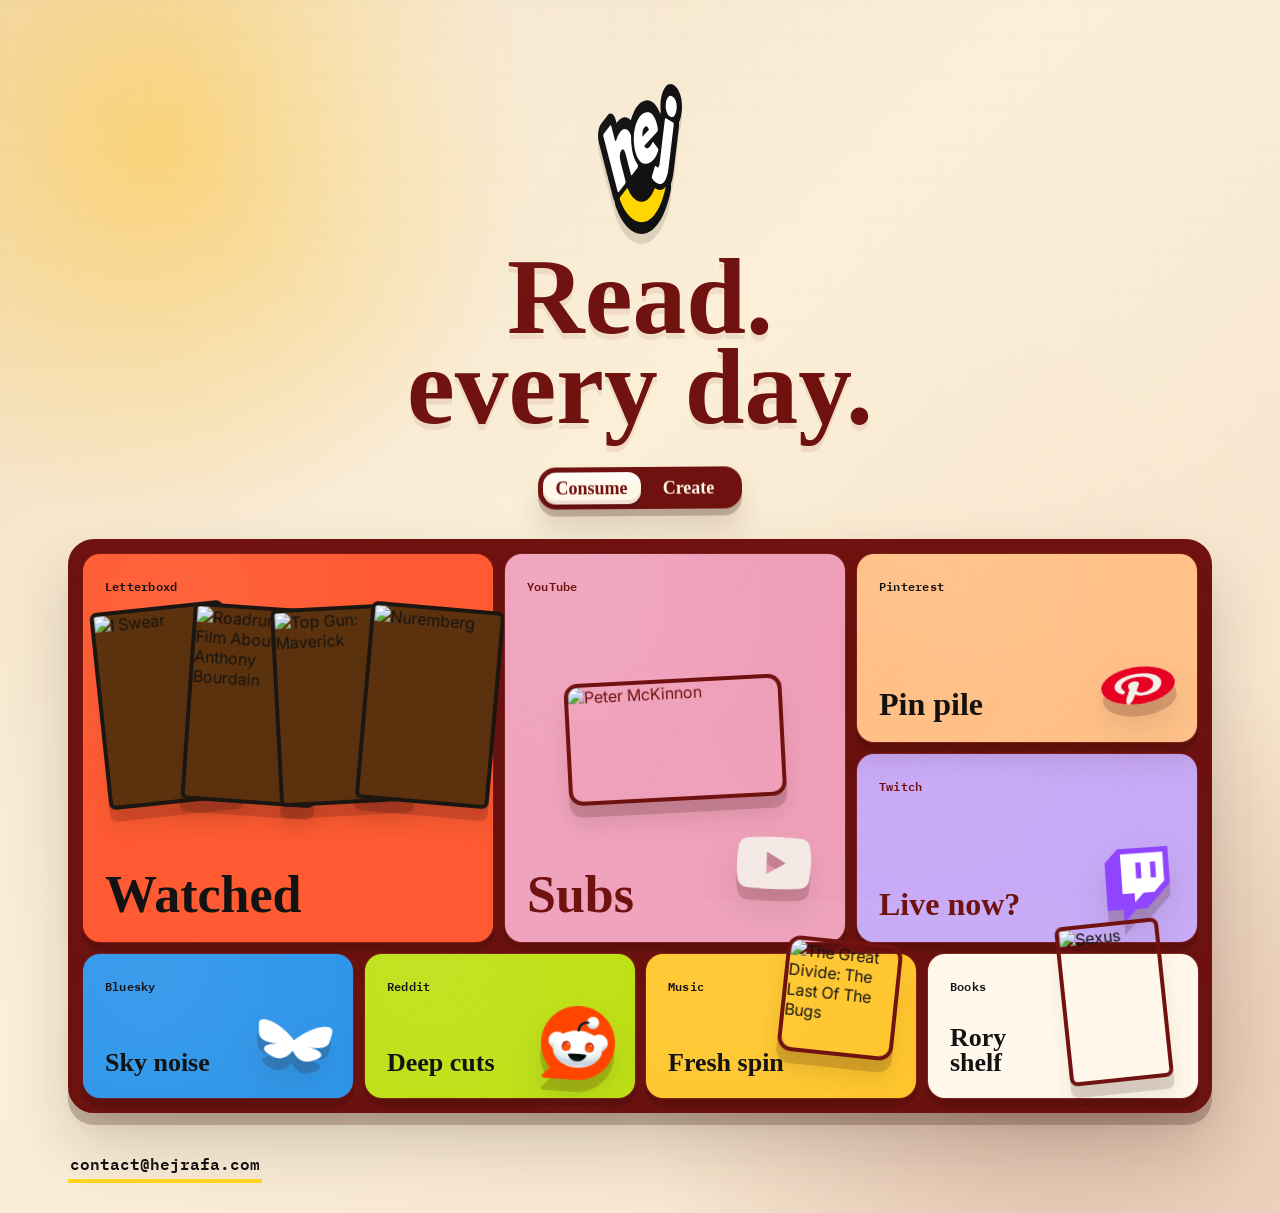
==== index.html @ bf78ac7d "Update creator links and casing" ====
<!DOCTYPE html>
<html lang="en">
<head>
  <meta charset="utf-8">
  <meta name="viewport" content="width=device-width, initial-scale=1">
  <meta name="color-scheme" content="light">
  <title>hejhub - Rafael Polutta&#39;s Personal Link Hub</title>
  <meta name="description" content="Rafael Polutta&#39;s personal link hub for films, music, reading, social links, creator tools, analytics, projects, and daily shortcuts.">
  <meta name="author" content="Rafael Polutta">
  <meta name="robots" content="index, follow, max-image-preview:large">
  <link rel="canonical" href="https://hejhub.com/">
  <meta property="og:type" content="website">
  <meta property="og:site_name" content="hejhub">
  <meta property="og:title" content="hejhub - Rafael Polutta&#39;s Personal Link Hub">
  <meta property="og:description" content="Rafael Polutta&#39;s personal link hub for films, music, reading, social links, creator tools, analytics, projects, and daily shortcuts.">
  <meta property="og:url" content="https://hejhub.com/">
  <meta property="og:image" content="https://hejhub.com/assets/images/portrait.png">
  <meta property="og:image:alt" content="Rafael Polutta">
  <meta name="twitter:card" content="summary_large_image">
  <meta name="twitter:title" content="hejhub - Rafael Polutta&#39;s Personal Link Hub">
  <meta name="twitter:description" content="Rafael Polutta&#39;s personal link hub for films, music, reading, social links, creator tools, analytics, projects, and daily shortcuts.">
  <meta name="twitter:image" content="https://hejhub.com/assets/images/portrait.png">
  <link rel="apple-touch-icon" sizes="180x180" href="/apple-touch-icon.png?v=20260611a">
  <link rel="icon" type="image/png" sizes="32x32" href="/favicon-32x32.png?v=20260611a">
  <link rel="icon" type="image/png" sizes="16x16" href="/favicon-16x16.png?v=20260611a">
  <link rel="icon" href="/favicon.ico?v=20260611a" sizes="any">
  <link rel="shortcut icon" href="/favicon.ico?v=20260611a">
  <link rel="icon" href="/favicon.svg?v=20260611a" type="image/svg+xml">
  <link rel="preconnect" href="https://fonts.googleapis.com">
  <link rel="preconnect" href="https://fonts.gstatic.com" crossorigin>
  <link rel="preconnect" href="https://cdn.jsdelivr.net">
  <link href="https://fonts.googleapis.com/css2?family=IBM+Plex+Mono:wght@400;500;600&family=Inter:wght@500;600;800;900&display=swap" rel="stylesheet">
  <link rel="stylesheet" href="assets/css/core.css?v=20260813a">
  <link rel="stylesheet" href="assets/css/home.css?v=20260813a">
  <script type="application/ld+json">
  {
    "@context": "https://schema.org",
    "@graph": [
      {
        "@type": "Person",
        "@id": "https://hejrafa.com/#rafael-polutta",
        "name": "Rafael Polutta",
        "alternateName": [
          "Rafa",
          "hejrafa"
        ],
        "url": "https://hejrafa.com/",
        "image": "https://hejhub.com/assets/images/portrait.png",
        "email": "mailto:contact@hejrafa.com",
        "jobTitle": "Product Designer",
        "description": "Rafael Polutta is a Hamburg-based product designer who builds useful personal tools, design systems, mobile apps, and mindful digital products.",
        "address": {
          "@type": "PostalAddress",
          "addressLocality": "Hamburg",
          "addressCountry": "DE"
        },
        "worksFor": {
          "@type": "Organization",
          "name": "Phrase",
          "url": "https://phrase.com/"
        },
        "sameAs": [
          "https://hejrafa.com/",
          "https://github.com/hejrafa",
          "https://bsky.app/profile/hejrafa.com",
          "https://letterboxd.com/hejrafa/",
          "https://pinterest.com/hejrafa",
          "https://www.curseforge.com/members/hejrafa/projects",
          "https://www.youtube.com/@hejrafa"
        ]
      },
      {
        "@type": "WebSite",
        "@id": "https://hejhub.com/#website",
        "name": "hejhub",
        "url": "https://hejhub.com/",
        "description": "Rafael Polutta's personal link hub for films, music, reading, social links, creator tools, analytics, projects, and daily shortcuts.",
        "publisher": {
          "@id": "https://hejrafa.com/#rafael-polutta"
        }
      },
      {
        "@type": "WebPage",
        "@id": "https://hejhub.com/#webpage",
        "name": "hejhub - Rafael Polutta's Personal Link Hub",
        "url": "https://hejhub.com/",
        "description": "Rafael Polutta's personal link hub for films, music, reading, social links, creator tools, analytics, projects, and daily shortcuts.",
        "inLanguage": "en",
        "dateModified": "2026-08-13",
        "isPartOf": {
          "@id": "https://hejhub.com/#website"
        },
        "author": {
          "@id": "https://hejrafa.com/#rafael-polutta"
        },
        "primaryImageOfPage": {
          "@type": "ImageObject",
          "url": "https://hejhub.com/assets/images/portrait.png"
        }
      }
    ]
  }
  </script>
</head>
<body>
  <div class="page-shell">
    <header class="site-header">
      <section class="hero">
        <h1><span id="dynamic-line">Every second counts.</span></h1>
      </section>

      <a class="brand" href="./" aria-label="hejhub home">
        <img src="assets/icons/hej-logo.svg" alt="">
      </a>
    </header>

    <main>
      <nav class="mode-row" aria-label="Hub mode">
        <div class="mode-switch">
          <button class="mode-button is-active" type="button" data-mode="consume" aria-pressed="true">Consume</button>
          <button class="mode-button" type="button" data-mode="create" aria-pressed="false">Create</button>
          <span class="mode-thumb" aria-hidden="true"></span>
        </div>
      </nav>

      <section class="panel is-active" id="consume-panel" data-panel="consume" aria-label="Consume links">
        <div class="bento">
          <a class="tile tile-letterboxd" href="https://letterboxd.com/hejrafa/" target="_blank" rel="noopener" aria-label="Letterboxd recently watched">
            <span class="tile-kicker">Letterboxd</span>
            <div class="poster-stack" id="letterboxd-films">
              <span class="poster poster-a"><img src="https://a.ltrbxd.com/resized/film-poster/1/1/9/7/8/4/2/1197842-i-swear-0-600-0-900-crop.jpg?v=b8f019138e" alt="I Swear"></span>
              <span class="poster poster-b"><img src="https://a.ltrbxd.com/resized/film-poster/5/6/8/5/9/6/568596-roadrunner-a-film-about-anthony-bourdain-0-600-0-900-crop.jpg?v=a70acefc44" alt="Roadrunner: A Film About Anthony Bourdain"></span>
              <span class="poster poster-c"><img src="https://a.ltrbxd.com/resized/film-poster/2/9/3/4/6/5/293465-top-gun-maverick-0-600-0-900-crop.jpg?v=9f8af0f61b" alt="Top Gun: Maverick"></span>
              <span class="poster poster-d"><img src="https://a.ltrbxd.com/resized/film-poster/1/0/9/8/7/8/2/1098782-nuremberg-2025-0-600-0-900-crop.jpg?v=954f98ffb4" alt="Nuremberg"></span>
            </div>
            <span class="tile-title">Watched</span>
          </a>

          <a class="tile tile-youtube" href="https://www.youtube.com/@casey" target="_blank" rel="noopener" aria-label="YouTube: Casey Neistat">
            <span class="tile-kicker">YouTube</span>
            <img class="youtube-thumb" id="youtube-thumb" src="https://yt3.googleusercontent.com/ytc/AIdro_n4AHNRd0upuWqg3NZq4iXWP5JSbnKHh_nbzhOmgGzUc3k=s900-c-k-c0x00ffffff-no-rj" alt="Casey Neistat">
            <span class="tile-title">Subs</span>
            <img src="assets/icons/youtube.svg" alt="" class="tile-icon">
          </a>

          <a class="tile tile-twitch" href="https://www.twitch.tv/directory/following/live" target="_blank" rel="noopener" aria-label="Twitch following live">
            <span class="tile-kicker">Twitch</span>
            <span class="tile-title">Live now?</span>
            <img src="assets/icons/twitch-glitch.svg" alt="" class="tile-icon">
          </a>

          <a class="tile tile-pinterest" href="https://pinterest.com/hejrafa" target="_blank" rel="noopener" aria-label="Pinterest">
            <span class="tile-kicker">Pinterest</span>
            <span class="tile-title">Pin pile</span>
            <img src="assets/icons/pinterest.svg" alt="" class="tile-icon">
          </a>

          <a class="tile tile-bsky" href="https://bsky.app/profile/hejrafa.com" target="_blank" rel="noopener" aria-label="Bluesky">
            <span class="tile-kicker">Bluesky</span>
            <span class="tile-title">Sky noise</span>
            <img src="assets/icons/bluesky.svg" alt="" class="tile-icon">
          </a>

          <a class="tile tile-reddit" href="https://www.reddit.com" target="_blank" rel="noopener" aria-label="Reddit">
            <span class="tile-kicker">Reddit</span>
            <span class="tile-title">Deep cuts</span>
            <img src="assets/icons/reddit-logo.png" alt="" class="tile-icon">
          </a>

          <a class="tile tile-music" href="https://music.apple.com/us/album/the-great-divide-the-last-of-the-bugs/1894997820" target="_blank" rel="noopener" aria-label="Apple Music album">
            <span class="tile-kicker">Music</span>
            <img class="album-cover" id="album-cover" src="https://is1-ssl.mzstatic.com/image/thumb/Music211/v4/f9/aa/69/f9aa6992-40ca-a756-85ca-b27c48f7c720/26UMGIM02802.rgb.jpg/600x600bb.jpg" alt="">
            <span class="tile-title" id="album-title">Fresh spin</span>
          </a>

          <a class="tile tile-books" href="https://literal.club/hejrafa/shelf/rorys-reading-list-299lk23" target="_blank" rel="noopener" aria-label="Rory&#39;s Bookshelf on Literal">
            <span class="tile-kicker">Books</span>
            <img class="book-cover" id="book-cover" src="https://assets.literal.club/4/ckmauh7bi20171kjatnt6hlsd.jpg" alt="In Cold Blood">
            <span class="tile-title" id="book-title">Rory shelf</span>
          </a>
        </div>
      </section>

      <section class="panel" id="create-panel" data-panel="create" aria-label="Create links" hidden>
        <div class="bento create-bento">
          <a class="tile tile-create-youtube" href="https://studio.youtube.com" target="_blank" rel="noopener" aria-label="YouTube Studio">
            <span class="tile-kicker">YouTube Studio</span>
            <span class="create-count" id="youtube-sub-count">--</span>
            <span class="tile-title">Subs</span>
            <img src="assets/icons/youtube.svg" alt="" class="tile-icon">
          </a>

          <a class="tile tile-claude" href="https://claude.ai" target="_blank" rel="noopener" aria-label="Claude">
            <span class="tile-kicker">Claude</span>
            <span class="tile-title">Prompt<br>forge</span>
            <img src="assets/icons/work/claude.svg" alt="" class="tile-icon">
          </a>

          <a class="tile tile-chatgpt" href="https://chatgpt.com/" target="_blank" rel="noopener" aria-label="ChatGPT">
            <span class="tile-kicker">ChatGPT</span>
            <span class="tile-title">Idea<br>lab</span>
            <img src="assets/icons/openai.svg" alt="" class="tile-icon">
          </a>

          <a class="tile tile-curseforge" href="https://www.curseforge.com/members/hejrafa/projects" target="_blank" rel="noopener" aria-label="CurseForge projects">
            <span class="tile-kicker">CurseForge</span>
            <span class="tile-title">Mod<br>forge</span>
            <img src="assets/icons/curseforge.svg" alt="" class="tile-icon">
          </a>

          <a class="tile tile-app-store-connect" href="https://appstoreconnect.apple.com/apps" target="_blank" rel="noopener" aria-label="App Store Connect apps">
            <span class="tile-kicker">App Store Connect</span>
            <span class="tile-title">Ship<br>apps</span>
            <img src="assets/icons/app-store.svg" alt="" class="tile-icon">
          </a>

          <a class="tile tile-github" href="https://github.com/hejrafa" target="_blank" rel="noopener" aria-label="GitHub profile">
            <span class="tile-kicker">GitHub</span>
            <span class="tile-title">Code<br>garden</span>
            <img src="assets/icons/github.svg" alt="" class="tile-icon">
            <div class="github-dots" id="github-dots" aria-hidden="true"></div>
          </a>
        </div>
      </section>
    </main>

    <footer class="site-footer">
      <a class="email-link" href="mailto:contact@hejrafa.com">contact@hejrafa.com</a>
    </footer>
  </div>

  <script src="assets/js/shared.js?v=20260813a"></script>
  <script src="assets/js/home-data.js?v=20260813a"></script>
  <script src="assets/js/home/ui.js?v=20260813a"></script>
  <script src="assets/js/home/feeds.js?v=20260813a"></script>
  <script src="assets/js/hejhub.js?v=20260813a"></script>
</body>
</html>
---- assets/css/core.css ----
/* Global foundations and shared components. */

@font-face {
  font-family: "Redaction";
  font-style: normal;
  font-display: swap;
  font-weight: 400;
  src: url("https://cdn.jsdelivr.net/fontsource/fonts/redaction@latest/latin-400-normal.woff2") format("woff2");
}

@font-face {
  font-family: "Redaction";
  font-style: normal;
  font-display: swap;
  font-weight: 700;
  src: url("https://cdn.jsdelivr.net/fontsource/fonts/redaction@latest/latin-700-normal.woff2") format("woff2");
}

:root {
  --paper: #f4e6d2;
  --paper-hot: #fff1b8;
  --ink: #141313;
  --muted: #5f564b;
  --line: #6f1210;
  --maroon: #6f1210;
  --orange: #ff5a31;
  --yellow: #ffc62e;
  --blue: #2f96ea;
  --violet: #8b63e8;
  --green: #bee116;
  --pink: #efa3bd;
  --red: #ff5632;
  --peach: #ffc38b;
  --cream: #fff8ea;
  --ambient: rgba(47, 35, 20, 0.18);
  --contact: rgba(45, 5, 4, 0.22);
  --create-ink: #101010;
  --create-frame: #101010;
  --create-paper: #f2eee6;
  --shine: rgba(255, 255, 255, 0.38);
  --lift-shadow: rgba(45, 5, 4, 0.28);
  --shadow: 0 28px 70px var(--ambient);
  --radius: 18px;
  --gap: 10px;
  --max: 1180px;
  --pad: 18px;
  --tile-title-feature: 52px;
  --tile-title-side: 32px;
  --tile-title-small: 26px;
  --tile-icon-size: 74px;
  --display: "Redaction", Georgia, serif;
  --sans: Inter, Arial, sans-serif;
  --mono: "IBM Plex Mono", "Courier New", monospace;
}

*,
*::before,
*::after {
  box-sizing: border-box;
}

html {
  min-height: 100%;
  background: var(--paper);
  -webkit-font-smoothing: antialiased;
}

body {
  min-height: 100%;
  margin: 0;
  color: var(--ink);
  font-family: var(--sans);
  background:
    radial-gradient(circle at 12% 12%, rgba(255, 198, 46, 0.5), transparent 24rem),
    radial-gradient(circle at 82% 86%, rgba(111, 18, 16, 0.2), transparent 26rem),
    linear-gradient(135deg, #f1dcc1 0%, #fbefd9 42%, #f4dfc8 100%);
}

body[data-mode="create"] {
  background:
    radial-gradient(circle at 12% 10%, rgba(255, 255, 255, 0.38), transparent 21rem),
    radial-gradient(circle at 84% 78%, rgba(201, 169, 91, 0.2), transparent 25rem),
    linear-gradient(135deg, #e8e2d6 0%, #fbf6eb 46%, #ddd4c5 100%);
}

body::before {
  content: "";
  position: fixed;
  inset: 0;
  pointer-events: none;
  opacity: 0.22;
  background-image:
    linear-gradient(rgba(20, 19, 19, 0.08) 1px, transparent 1px),
    linear-gradient(90deg, rgba(20, 19, 19, 0.06) 1px, transparent 1px);
  background-size: 36px 36px;
  mask-image: linear-gradient(to bottom, #000 0%, transparent 76%);
}

body::after {
  content: "";
  position: fixed;
  inset: 0;
  pointer-events: none;
  background:
    radial-gradient(circle at 34% 8%, rgba(255, 255, 255, 0.38), transparent 16rem),
    radial-gradient(circle at 70% 74%, rgba(111, 18, 16, 0.12), transparent 28rem);
  mix-blend-mode: soft-light;
}

body[data-mode="create"]::after {
  background:
    radial-gradient(circle at 30% 10%, rgba(255, 255, 255, 0.36), transparent 16rem),
    radial-gradient(circle at 72% 78%, rgba(16, 16, 16, 0.12), transparent 28rem);
}

a,
button {
  color: inherit;
  font: inherit;
}

a {
  text-decoration: none;
}

button {
  border: 0;
  background: none;
  cursor: pointer;
}

img {
  display: block;
}

[hidden] {
  display: none !important;
}

.page-shell {
  width: min(100%, var(--max));
  min-height: 100svh;
  margin: 0 auto;
  padding: 84px var(--pad) 30px;
}

.site-header {
  display: flex;
  flex-direction: column-reverse;
  align-items: center;
  gap: 18px;
  margin-bottom: 34px;
}

.brand {
  display: block;
}

.brand img {
  width: clamp(84px, 6vw, 110px);
  height: auto;
  filter: drop-shadow(0 10px 0 rgba(45, 5, 4, 0.12));
  transition: transform 420ms cubic-bezier(0.34, 1.56, 0.64, 1), filter 220ms ease;
}

.site-header {
  animation: load-rise 560ms cubic-bezier(0.22, 1, 0.36, 1) both;
}

.mode-row {
  animation: load-rise 560ms 80ms cubic-bezier(0.22, 1, 0.36, 1) both;
}

.bento {
  animation: tray-in 680ms 140ms cubic-bezier(0.22, 1, 0.36, 1) both;
}

.tile {
  animation: tile-in 620ms cubic-bezier(0.22, 1, 0.36, 1) backwards;
}

.tile:nth-child(1) { animation-delay: 150ms; }
.tile:nth-child(2) { animation-delay: 190ms; }
.tile:nth-child(3) { animation-delay: 230ms; }
.tile:nth-child(4) { animation-delay: 260ms; }
.tile:nth-child(5) { animation-delay: 290ms; }
.tile:nth-child(6) { animation-delay: 320ms; }
.tile:nth-child(7) { animation-delay: 350ms; }
.tile:nth-child(8) { animation-delay: 380ms; }

.site-footer {
  animation: load-rise 520ms 620ms cubic-bezier(0.22, 1, 0.36, 1) both;
}

.brand:hover img {
  transform: rotate(-7deg) scale(1.08);
  filter: drop-shadow(0 14px 0 rgba(45, 5, 4, 0.16));
}

.mode-switch {
  position: relative;
  display: grid;
  grid-template-columns: 1fr 1fr;
  width: 204px;
  min-height: 42px;
  padding: 5px;
  border: 0;
  border-radius: 18px;
  background: var(--maroon);
  transform-style: preserve-3d;
  box-shadow:
    0 7px 0 rgba(45, 5, 4, 0.22),
    0 18px 26px rgba(47, 35, 20, 0.14);
  transform: rotate(-0.4deg) rotateX(var(--rx, 0deg)) rotateY(var(--ry, 0deg));
  transition: transform 280ms cubic-bezier(0.34, 1.56, 0.64, 1), box-shadow 220ms ease;
}

body[data-mode="create"] .mode-switch {
  background: var(--create-frame);
  box-shadow:
    0 7px 0 rgba(16, 16, 16, 0.22),
    0 18px 26px rgba(20, 19, 19, 0.14);
}

.mode-switch::before {
  content: none;
}

.mode-switch:hover {
  transform: translateY(-4px) rotate(0.3deg) rotateX(var(--rx, 0deg)) rotateY(var(--ry, 0deg));
  box-shadow:
    0 10px 0 rgba(45, 5, 4, 0.24),
    0 24px 32px rgba(47, 35, 20, 0.16);
}

.mode-switch:active {
  transform: translateY(2px) rotate(-0.2deg);
  box-shadow:
    0 3px 0 rgba(45, 5, 4, 0.24),
    0 10px 18px rgba(47, 35, 20, 0.12),
    inset 0 2px 4px rgba(45, 5, 4, 0.24);
}

.mode-row {
  display: flex;
  justify-content: center;
  margin: 0 0 30px;
}

.mode-button {
  position: relative;
  z-index: 5;
  border-radius: 999px;
  font-family: var(--display);
  font-size: 18px;
  font-weight: 700;
  line-height: 1;
  text-transform: none;
  color: var(--cream);
  transform: translateZ(18px);
  transition: color 180ms ease, transform 220ms cubic-bezier(0.34, 1.56, 0.64, 1);
}

.mode-button:hover {
  transform: translateY(-1px) translateZ(18px);
}

.mode-button.is-active {
  color: var(--maroon);
}

body[data-mode="create"] .mode-button.is-active {
  color: var(--create-ink);
}

.mode-thumb {
  position: absolute;
  z-index: 1;
  top: 5px;
  left: 5px;
  width: calc(50% - 4px);
  height: calc(100% - 10px);
  border-radius: 13px;
  background:
    linear-gradient(180deg, rgba(255, 255, 255, 0.82), transparent 42%),
    var(--cream);
  box-shadow:
    inset 0 -4px 0 rgba(111, 18, 16, 0.1),
    0 4px 0 rgba(45, 5, 4, 0.18);
  transform: translateZ(10px);
  transition: transform 360ms cubic-bezier(0.34, 1.56, 0.64, 1), border-radius 240ms ease, box-shadow 220ms ease;
}

.mode-switch[data-mode="create"] .mode-thumb {
  transform: translateX(100%) translateZ(10px);
  background:
    linear-gradient(180deg, rgba(255, 255, 255, 0.9), transparent 45%),
    #f5fbff;
}

.hero {
  max-width: 980px;
  margin: 0;
  text-align: center;
}

.eyebrow {
  margin: 0 0 12px;
  color: var(--muted);
  font-family: var(--mono);
  font-size: 12px;
  font-weight: 600;
  line-height: 1.4;
  text-transform: uppercase;
  letter-spacing: 0.08em;
}

.hero h1 {
  min-height: clamp(112px, 11vw, 158px);
  margin: 0;
  margin-inline: auto;
  max-width: 920px;
  font-family: var(--display);
  font-size: clamp(76px, 8.4vw, 136px);
  font-weight: 700;
  line-height: 0.84;
  letter-spacing: 0;
  font-kerning: normal;
  font-feature-settings: "kern" 1, "liga" 1;
  text-wrap: balance;
  color: var(--maroon);
  text-shadow: 0 6px 0 rgba(111, 18, 16, 0.08);
  transition: color 300ms ease, text-shadow 300ms ease;
}

body[data-mode="create"] .hero h1 {
  color: var(--create-ink);
  text-shadow: 0 6px 0 rgba(36, 90, 34, 0.08);
}

.email-link {
  display: inline-flex;
  color: var(--ink);
  font-family: var(--mono);
  font-size: 16px;
  font-weight: 600;
  padding: 3px 2px 6px;
  background-image: linear-gradient(#ffd41f, #ffd41f);
  background-position: 0 100%;
  background-repeat: no-repeat;
  background-size: 100% 4px;
  text-decoration: none;
  transition: transform 240ms cubic-bezier(0.34, 1.56, 0.64, 1), color 180ms ease, background-size 220ms ease, filter 180ms ease;
}

.email-link:hover {
  color: var(--maroon);
  background-size: 72% 4px;
  filter: drop-shadow(0 5px 0 rgba(45, 5, 4, 0.12));
  transform: translateX(8px) translateY(-2px) rotate(-1deg);
}

.tile {
  position: relative;
  isolation: isolate;
  overflow: visible;
  min-height: 0;
  padding: 22px;
  display: flex;
  flex-direction: column;
  justify-content: space-between;
  border: 1px solid rgba(111, 18, 16, 0.9);
  border-radius: var(--radius);
  background: var(--tile-bg, var(--cream));
  transform-style: preserve-3d;
  will-change: transform;
  box-shadow:
    0 8px 0 rgba(45, 5, 4, 0.18),
    0 18px 24px rgba(47, 35, 20, 0.1);
  transition: transform 320ms cubic-bezier(0.34, 1.56, 0.64, 1), filter 180ms ease, border-radius 320ms ease, box-shadow 220ms ease;
}

.tile > * {
  min-width: 0;
}

.tile::before {
  content: "";
  position: absolute;
  inset: 0;
  z-index: 1;
  pointer-events: none;
  opacity: 0.1;
  border-radius: inherit;
  background:
    radial-gradient(circle at var(--mx, 24%) var(--my, 12%), rgba(255, 255, 255, 0.58), transparent 13rem),
    linear-gradient(115deg, transparent 48%, rgba(111, 18, 16, 0.12) 48.4%, transparent 49%);
}

.tile::after {
  content: none;
}

.tile:hover {
  transform: translateY(-14px) rotate(var(--tilt, 0deg)) rotateX(var(--rx, 0deg)) rotateY(var(--ry, 0deg));
  filter: saturate(1.12);
  border-radius: calc(var(--radius) + 6px);
  box-shadow:
    0 14px 0 rgba(45, 5, 4, 0.2),
    0 28px 32px rgba(47, 35, 20, 0.12);
}

.tile:active {
  transform: translateY(-2px) rotate(var(--tilt, 0deg)) rotateX(var(--rx, 0deg)) rotateY(var(--ry, 0deg)) scale(0.992);
  box-shadow:
    0 5px 0 rgba(45, 5, 4, 0.24),
    0 12px 18px rgba(47, 35, 20, 0.1);
}

.tile:hover .tile-icon {
  animation: bubble-pop 520ms cubic-bezier(0.34, 1.56, 0.64, 1);
}

.tile:hover .poster {
  animation: poster-wiggle 540ms cubic-bezier(0.34, 1.56, 0.64, 1);
}

.tile-kicker,
.tile-title {
  position: relative;
  z-index: 3;
  transform: translateZ(16px);
}

.tile-kicker {
  font-family: var(--mono);
  font-size: 12px;
  font-weight: 600;
  text-transform: none;
  letter-spacing: 0.02em;
}

.tile-title {
  position: relative;
  z-index: 3;
  max-width: 16rem;
  font-family: var(--display);
  font-size: var(--tile-title-small);
  font-weight: 700;
  line-height: 0.96;
  text-transform: none;
  overflow-wrap: break-word;
}

.tile-arrow {
  position: absolute;
  top: 18px;
  right: 20px;
  z-index: 4;
  font-family: var(--mono);
  font-size: 22px;
}

.tile-icon {
  position: absolute;
  right: 22px;
  bottom: 20px;
  z-index: 4;
  width: var(--tile-icon-size);
  height: var(--tile-icon-size);
  object-fit: contain;
  transform: translateZ(34px) rotate(var(--icon-tilt, -3deg));
  filter: drop-shadow(0 12px 0 rgba(45, 5, 4, 0.18)) drop-shadow(0 18px 16px rgba(47, 35, 20, 0.12));
  transition: transform 320ms cubic-bezier(0.34, 1.56, 0.64, 1), filter 180ms ease;
}

.site-footer {
  display: flex;
  align-items: flex-start;
  justify-content: flex-start;
  margin-top: 34px;
  color: var(--muted);
  font-family: var(--mono);
  font-size: 16px;
}

.site-footer a {
  color: var(--ink);
  text-decoration: none;
}

@media (max-width: 760px) {
  :root {
    --pad: 14px;
    --radius: 16px;
    --tile-title-feature: 42px;
    --tile-title-side: 28px;
    --tile-title-small: 24px;
    --tile-icon-size: 68px;
  }

  .page-shell {
    padding-top: 58px;
  }

  .site-header {
    align-items: center;
    margin-bottom: 28px;
  }

  .mode-switch {
    width: 194px;
  }

  .mode-row {
    margin-bottom: 26px;
  }

  .hero {
    text-align: center;
  }

  .hero h1 {
    min-height: 112px;
    font-size: clamp(56px, 13.5vw, 88px);
  }

  .tile {
    min-height: 148px;
    padding: 16px;
  }

  .tile-title {
    display: none;
  }

  .site-footer {
    flex-direction: column;
    align-items: center;
    justify-content: center;
    text-align: center;
  }

  .email-link {
    justify-content: center;
  }
}

@keyframes bubble-pop {
  0% { transform: translateZ(34px) scale(1) rotate(var(--icon-tilt, -3deg)); }
  45% { transform: translateZ(44px) scale(1.18) rotate(-5deg); }
  72% { transform: translateZ(30px) scale(0.94) rotate(3deg); }
  100% { transform: translateZ(34px) scale(1) rotate(var(--icon-tilt, -3deg)); }
}

@keyframes poster-wiggle {
  0% { translate: 0 0; }
  40% { translate: 0 -10px; }
  68% { translate: 0 3px; }
  100% { translate: 0 0; }
}

@keyframes load-rise {
  0% {
    opacity: 0;
    transform: translateY(22px) scale(0.985);
  }
  100% {
    opacity: 1;
    transform: translateY(0) scale(1);
  }
}

@keyframes tray-in {
  0% {
    opacity: 0;
    transform: translateY(30px) scale(0.98);
    filter: blur(4px);
  }
  100% {
    opacity: 1;
    transform: translateY(0) scale(1);
    filter: blur(0);
  }
}

@keyframes tile-in {
  0% {
    opacity: 0;
    transform: translateY(28px) rotate(-1deg) scale(0.96);
  }
  100% {
    opacity: 1;
    transform: translateY(0) rotate(0deg) scale(1);
  }
}

@media (prefers-reduced-motion: reduce) {
  *,
  *::before,
  *::after {
    scroll-behavior: auto !important;
    transition-duration: 0.01ms !important;
    animation-duration: 0.01ms !important;
    animation-iteration-count: 1 !important;
  }
}
---- assets/css/home.css ----
/* Homepage CSS manifest. Generated imports keep the homepage styles split by responsibility. */

@import url("home/layout.css?v=20260813a");
@import url("home/consume.css?v=20260813a");
@import url("home/create.css?v=20260813a");
@import url("home/responsive.css?v=20260813a");
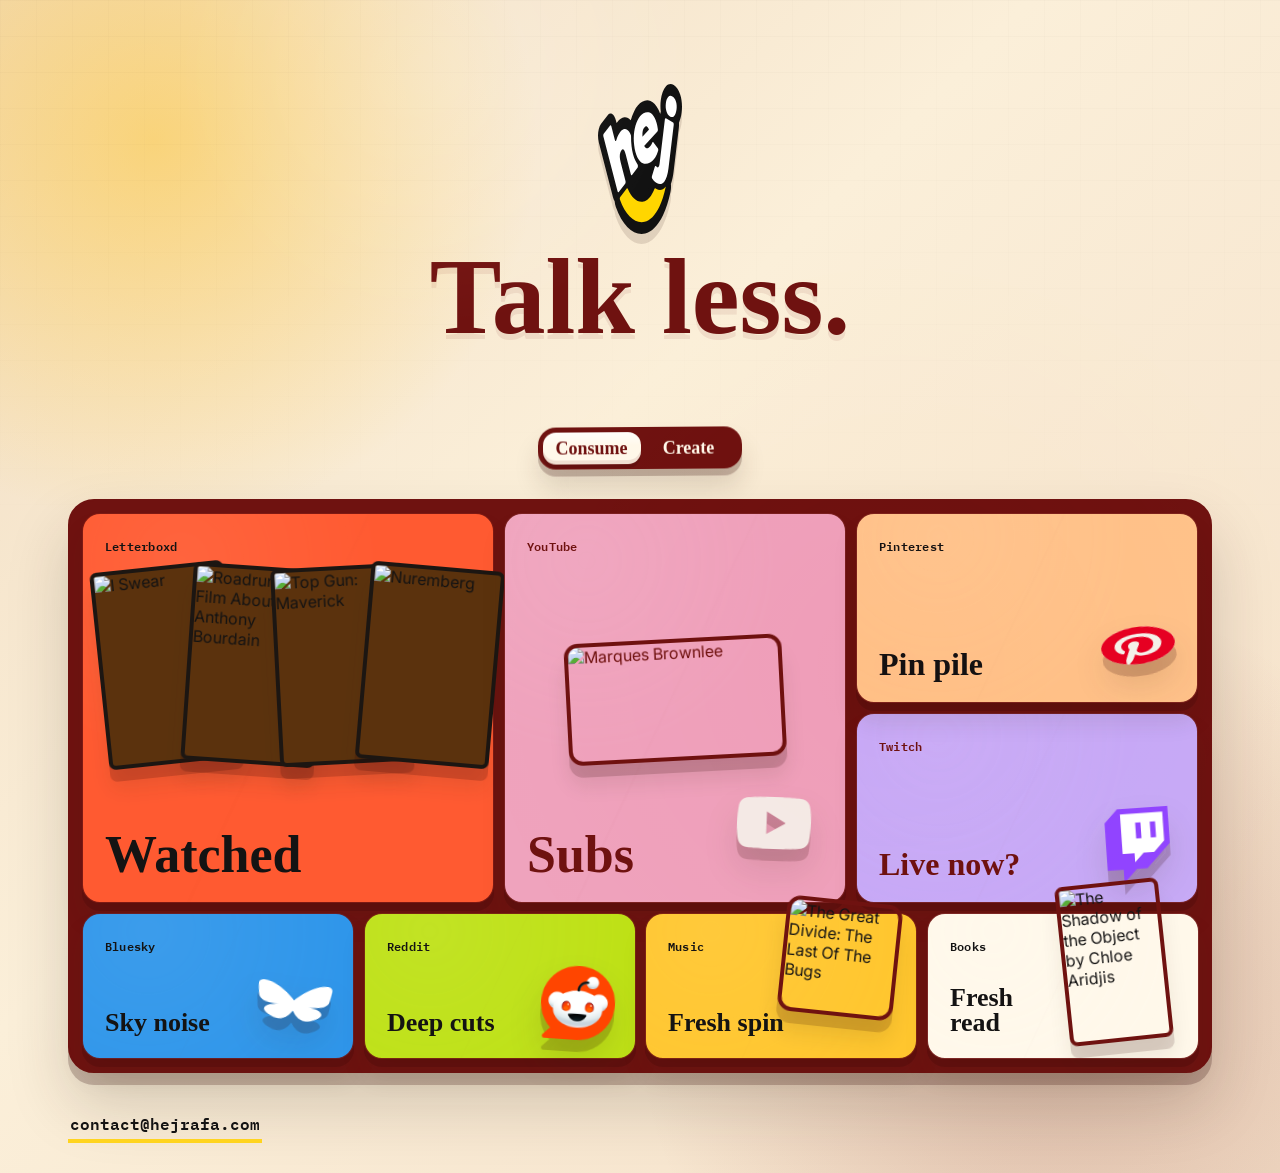
==== commit 0e2b6757: "Refresh homepage links and discovery tiles" ====
--- a/index.html
+++ b/index.html
@@ -20,18 +20,18 @@
   <meta name="twitter:title" content="hejhub - Rafael Polutta&#39;s Personal Link Hub">
   <meta name="twitter:description" content="Rafael Polutta&#39;s personal link hub for films, music, reading, social links, creator tools, analytics, projects, and daily shortcuts.">
   <meta name="twitter:image" content="https://hejhub.com/assets/images/portrait.png">
-  <link rel="apple-touch-icon" sizes="180x180" href="/apple-touch-icon.png?v=20260611a">
-  <link rel="icon" type="image/png" sizes="32x32" href="/favicon-32x32.png?v=20260611a">
-  <link rel="icon" type="image/png" sizes="16x16" href="/favicon-16x16.png?v=20260611a">
-  <link rel="icon" href="/favicon.ico?v=20260611a" sizes="any">
-  <link rel="shortcut icon" href="/favicon.ico?v=20260611a">
-  <link rel="icon" href="/favicon.svg?v=20260611a" type="image/svg+xml">
+  <link rel="apple-touch-icon" sizes="180x180" href="/apple-touch-icon.png?v=20260815a">
+  <link rel="icon" type="image/png" sizes="32x32" href="/favicon-32x32.png?v=20260815a">
+  <link rel="icon" type="image/png" sizes="16x16" href="/favicon-16x16.png?v=20260815a">
+  <link rel="icon" href="/favicon.ico?v=20260815a" sizes="any">
+  <link rel="shortcut icon" href="/favicon.ico?v=20260815a">
+  <link rel="icon" href="/favicon.svg?v=20260815a" type="image/svg+xml">
   <link rel="preconnect" href="https://fonts.googleapis.com">
   <link rel="preconnect" href="https://fonts.gstatic.com" crossorigin>
   <link rel="preconnect" href="https://cdn.jsdelivr.net">
   <link href="https://fonts.googleapis.com/css2?family=IBM+Plex+Mono:wght@400;500;600&family=Inter:wght@500;600;800;900&display=swap" rel="stylesheet">
-  <link rel="stylesheet" href="assets/css/core.css?v=20260813a">
-  <link rel="stylesheet" href="assets/css/home.css?v=20260813a">
+  <link rel="stylesheet" href="assets/css/core.css?v=20260815d">
+  <link rel="stylesheet" href="assets/css/home.css?v=20260815d">
   <script type="application/ld+json">
   {
     "@context": "https://schema.org",
@@ -86,7 +86,7 @@
         "url": "https://hejhub.com/",
         "description": "Rafael Polutta's personal link hub for films, music, reading, social links, creator tools, analytics, projects, and daily shortcuts.",
         "inLanguage": "en",
-        "dateModified": "2026-08-13",
+        "dateModified": "2026-08-15",
         "isPartOf": {
           "@id": "https://hejhub.com/#website"
         },
@@ -106,7 +106,7 @@
   <div class="page-shell">
     <header class="site-header">
       <section class="hero">
-        <h1><span id="dynamic-line">Every second counts.</span></h1>
+        <h1><span id="dynamic-line">Stay private.</span></h1>
       </section>
 
       <a class="brand" href="./" aria-label="hejhub home">
@@ -136,7 +136,7 @@
             <span class="tile-title">Watched</span>
           </a>
 
-          <a class="tile tile-youtube" href="https://www.youtube.com/@casey" target="_blank" rel="noopener" aria-label="YouTube: Casey Neistat">
+          <a class="tile tile-youtube" href="https://www.youtube.com/" target="_blank" rel="noopener" aria-label="YouTube home; featured creator: Casey Neistat">
             <span class="tile-kicker">YouTube</span>
             <img class="youtube-thumb" id="youtube-thumb" src="https://yt3.googleusercontent.com/ytc/AIdro_n4AHNRd0upuWqg3NZq4iXWP5JSbnKHh_nbzhOmgGzUc3k=s900-c-k-c0x00ffffff-no-rj" alt="Casey Neistat">
             <span class="tile-title">Subs</span>
@@ -173,10 +173,10 @@
             <span class="tile-title" id="album-title">Fresh spin</span>
           </a>
 
-          <a class="tile tile-books" href="https://literal.club/hejrafa/shelf/rorys-reading-list-299lk23" target="_blank" rel="noopener" aria-label="Rory&#39;s Bookshelf on Literal">
+          <a class="tile tile-books" href="https://books.apple.com/us/book/black-bag/id6747465250" target="_blank" rel="noopener" aria-label="Booker Prize 2026 longlist: Black Bag by Luke Kennard">
             <span class="tile-kicker">Books</span>
-            <img class="book-cover" id="book-cover" src="https://assets.literal.club/4/ckmauh7bi20171kjatnt6hlsd.jpg" alt="In Cold Blood">
-            <span class="tile-title" id="book-title">Rory shelf</span>
+            <img class="book-cover" id="book-cover" src="https://is1-ssl.mzstatic.com/image/thumb/Publication221/v4/7e/ba/67/7eba67d0-7514-37e2-f90e-4894322565ec/9781638933397.d.jpg/600x600bb.jpg" alt="Black Bag by Luke Kennard">
+            <span class="tile-title" id="book-title">Fresh read</span>
           </a>
         </div>
       </section>
@@ -229,10 +229,10 @@
     </footer>
   </div>
 
-  <script src="assets/js/shared.js?v=20260813a"></script>
-  <script src="assets/js/home-data.js?v=20260813a"></script>
-  <script src="assets/js/home/ui.js?v=20260813a"></script>
-  <script src="assets/js/home/feeds.js?v=20260813a"></script>
-  <script src="assets/js/hejhub.js?v=20260813a"></script>
+  <script src="assets/js/shared.js?v=20260815d"></script>
+  <script src="assets/js/home-data.js?v=20260815d"></script>
+  <script src="assets/js/home/ui.js?v=20260815d"></script>
+  <script src="assets/js/home/feeds.js?v=20260815d"></script>
+  <script src="assets/js/hejhub.js?v=20260815d"></script>
 </body>
 </html>
--- a/assets/css/home.css
+++ b/assets/css/home.css
@@ -1,6 +1,6 @@
 /* Homepage CSS manifest. Generated imports keep the homepage styles split by responsibility. */
 
-@import url("home/layout.css?v=20260813a");
-@import url("home/consume.css?v=20260813a");
-@import url("home/create.css?v=20260813a");
-@import url("home/responsive.css?v=20260813a");
+@import url("home/layout.css?v=20260815d");
+@import url("home/consume.css?v=20260815d");
+@import url("home/create.css?v=20260815d");
+@import url("home/responsive.css?v=20260815d");
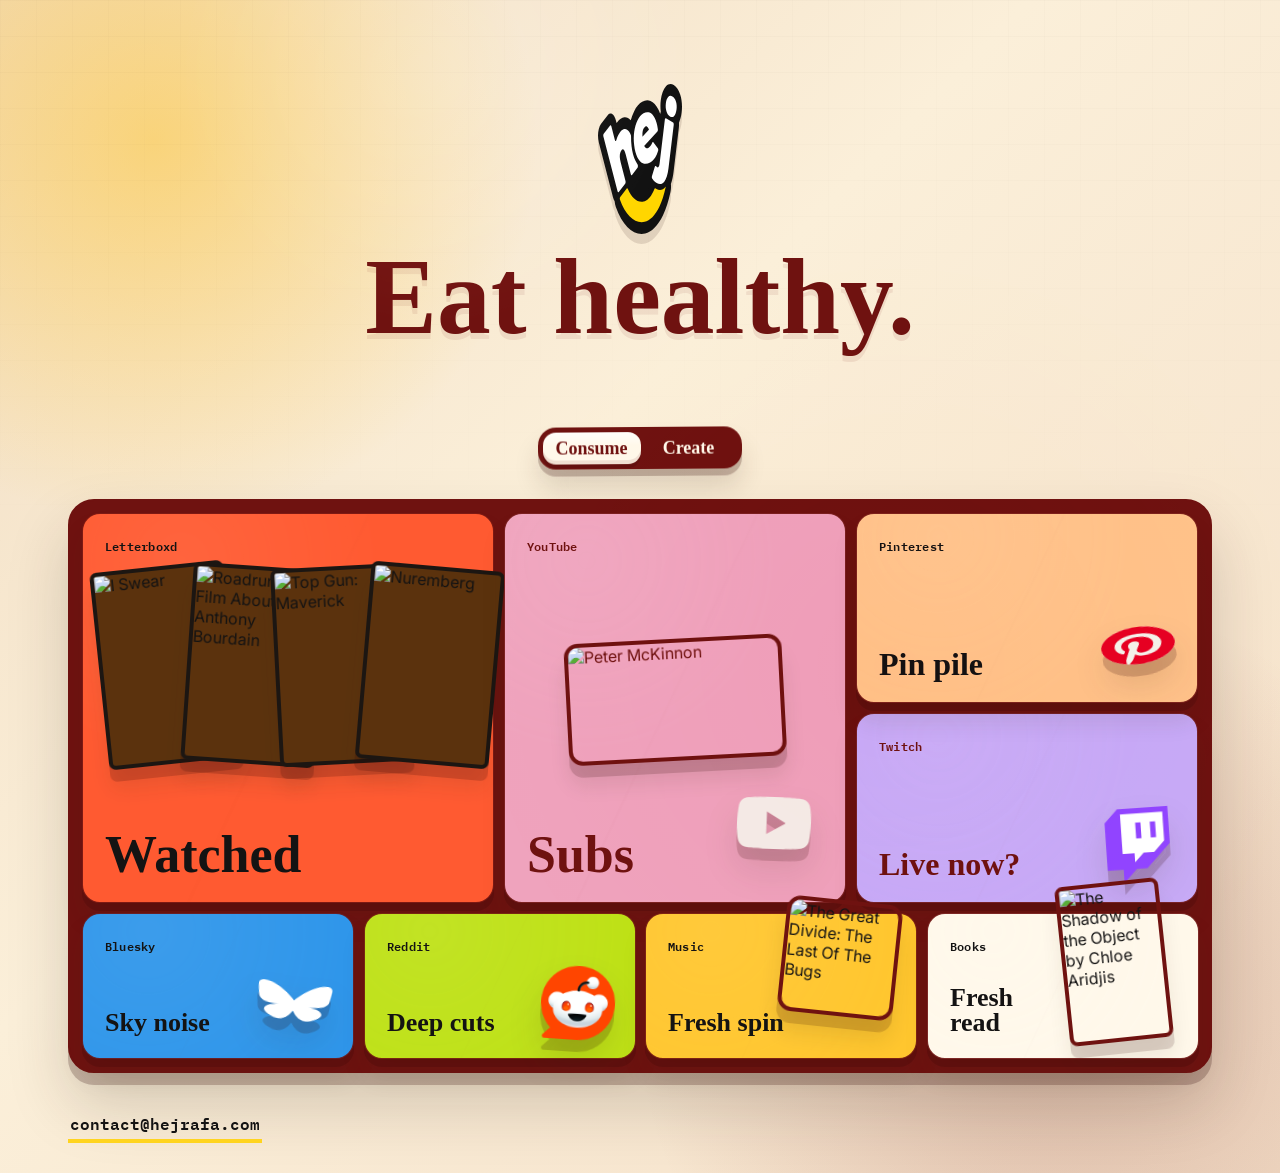
==== commit 3ad0730e: "Automate Booker book refresh" ====
--- a/index.html
+++ b/index.html
@@ -30,8 +30,8 @@
   <link rel="preconnect" href="https://fonts.gstatic.com" crossorigin>
   <link rel="preconnect" href="https://cdn.jsdelivr.net">
   <link href="https://fonts.googleapis.com/css2?family=IBM+Plex+Mono:wght@400;500;600&family=Inter:wght@500;600;800;900&display=swap" rel="stylesheet">
-  <link rel="stylesheet" href="assets/css/core.css?v=20260815d">
-  <link rel="stylesheet" href="assets/css/home.css?v=20260815d">
+  <link rel="stylesheet" href="assets/css/core.css?v=20260815e">
+  <link rel="stylesheet" href="assets/css/home.css?v=20260815e">
   <script type="application/ld+json">
   {
     "@context": "https://schema.org",
@@ -173,7 +173,7 @@
             <span class="tile-title" id="album-title">Fresh spin</span>
           </a>
 
-          <a class="tile tile-books" href="https://books.apple.com/us/book/black-bag/id6747465250" target="_blank" rel="noopener" aria-label="Booker Prize 2026 longlist: Black Bag by Luke Kennard">
+          <a class="tile tile-books" href="https://thebookerprizes.com/the-booker-library/books/black-bag" target="_blank" rel="noopener" aria-label="Booker Prize 2026 longlist: Black Bag by Luke Kennard">
             <span class="tile-kicker">Books</span>
             <img class="book-cover" id="book-cover" src="https://is1-ssl.mzstatic.com/image/thumb/Publication221/v4/7e/ba/67/7eba67d0-7514-37e2-f90e-4894322565ec/9781638933397.d.jpg/600x600bb.jpg" alt="Black Bag by Luke Kennard">
             <span class="tile-title" id="book-title">Fresh read</span>
@@ -229,10 +229,10 @@
     </footer>
   </div>
 
-  <script src="assets/js/shared.js?v=20260815d"></script>
-  <script src="assets/js/home-data.js?v=20260815d"></script>
-  <script src="assets/js/home/ui.js?v=20260815d"></script>
-  <script src="assets/js/home/feeds.js?v=20260815d"></script>
-  <script src="assets/js/hejhub.js?v=20260815d"></script>
+  <script src="assets/js/shared.js?v=20260815e"></script>
+  <script src="assets/js/home-data.js?v=20260815e"></script>
+  <script src="assets/js/home/ui.js?v=20260815e"></script>
+  <script src="assets/js/home/feeds.js?v=20260815e"></script>
+  <script src="assets/js/hejhub.js?v=20260815e"></script>
 </body>
 </html>
--- a/assets/css/home.css
+++ b/assets/css/home.css
@@ -1,6 +1,6 @@
 /* Homepage CSS manifest. Generated imports keep the homepage styles split by responsibility. */
 
-@import url("home/layout.css?v=20260815d");
-@import url("home/consume.css?v=20260815d");
-@import url("home/create.css?v=20260815d");
-@import url("home/responsive.css?v=20260815d");
+@import url("home/layout.css?v=20260815e");
+@import url("home/consume.css?v=20260815e");
+@import url("home/create.css?v=20260815e");
+@import url("home/responsive.css?v=20260815e");
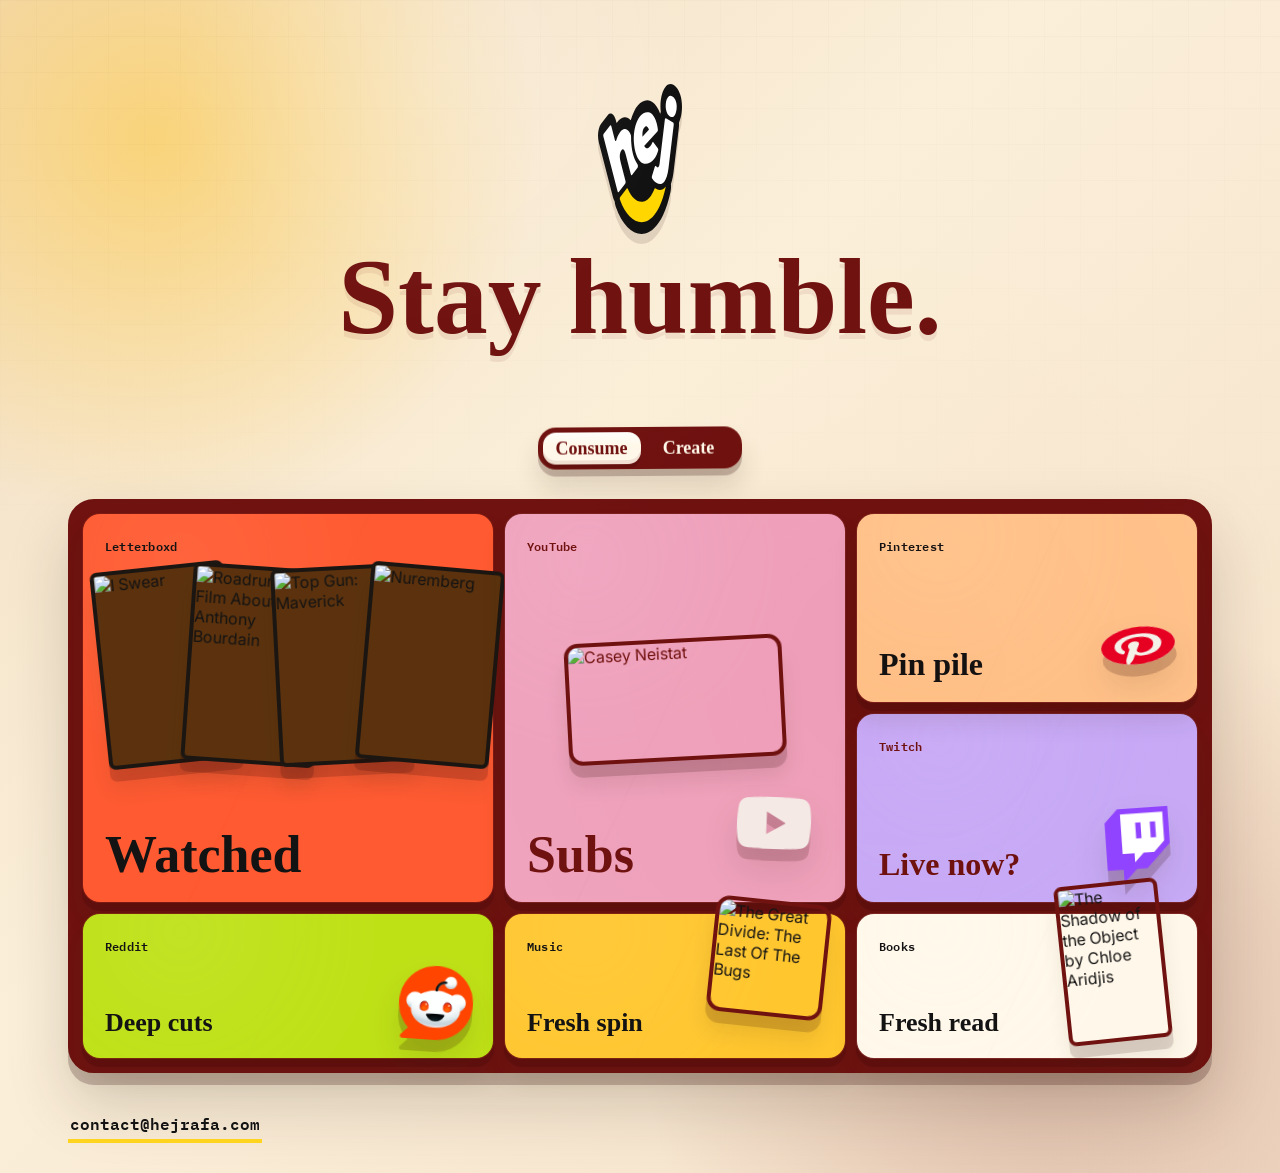
==== commit cc4986a0: "Redesign create mode and grow the code garden - Create: stats stacked left, small tool tiles in the " ====
--- a/index.html
+++ b/index.html
@@ -20,18 +20,18 @@
   <meta name="twitter:title" content="hejhub - Rafael Polutta&#39;s Personal Link Hub">
   <meta name="twitter:description" content="Rafael Polutta&#39;s personal link hub for films, music, reading, social links, creator tools, analytics, projects, and daily shortcuts.">
   <meta name="twitter:image" content="https://hejhub.com/assets/images/portrait.png">
-  <link rel="apple-touch-icon" sizes="180x180" href="/apple-touch-icon.png?v=20260815a">
-  <link rel="icon" type="image/png" sizes="32x32" href="/favicon-32x32.png?v=20260815a">
-  <link rel="icon" type="image/png" sizes="16x16" href="/favicon-16x16.png?v=20260815a">
-  <link rel="icon" href="/favicon.ico?v=20260815a" sizes="any">
-  <link rel="shortcut icon" href="/favicon.ico?v=20260815a">
-  <link rel="icon" href="/favicon.svg?v=20260815a" type="image/svg+xml">
+  <link rel="apple-touch-icon" sizes="180x180" href="/apple-touch-icon.png?v=20260929a">
+  <link rel="icon" type="image/png" sizes="32x32" href="/favicon-32x32.png?v=20260929a">
+  <link rel="icon" type="image/png" sizes="16x16" href="/favicon-16x16.png?v=20260929a">
+  <link rel="icon" href="/favicon.ico?v=20260929a" sizes="any">
+  <link rel="shortcut icon" href="/favicon.ico?v=20260929a">
+  <link rel="icon" href="/favicon.svg?v=20260929a" type="image/svg+xml">
   <link rel="preconnect" href="https://fonts.googleapis.com">
   <link rel="preconnect" href="https://fonts.gstatic.com" crossorigin>
   <link rel="preconnect" href="https://cdn.jsdelivr.net">
   <link href="https://fonts.googleapis.com/css2?family=IBM+Plex+Mono:wght@400;500;600&family=Inter:wght@500;600;800;900&display=swap" rel="stylesheet">
-  <link rel="stylesheet" href="assets/css/core.css?v=20260815e">
-  <link rel="stylesheet" href="assets/css/home.css?v=20260815e">
+  <link rel="stylesheet" href="assets/css/core.css?v=20260929j">
+  <link rel="stylesheet" href="assets/css/home.css?v=20260929j">
   <script type="application/ld+json">
   {
     "@context": "https://schema.org",
@@ -62,11 +62,12 @@
         "sameAs": [
           "https://hejrafa.com/",
           "https://github.com/hejrafa",
-          "https://bsky.app/profile/hejrafa.com",
           "https://letterboxd.com/hejrafa/",
           "https://pinterest.com/hejrafa",
           "https://www.curseforge.com/members/hejrafa/projects",
-          "https://www.youtube.com/@hejrafa"
+          "https://www.youtube.com/@hejrafa",
+          "https://daumenkino.fm/",
+          "https://joinakari.com/"
         ]
       },
       {
@@ -86,7 +87,7 @@
         "url": "https://hejhub.com/",
         "description": "Rafael Polutta's personal link hub for films, music, reading, social links, creator tools, analytics, projects, and daily shortcuts.",
         "inLanguage": "en",
-        "dateModified": "2026-08-15",
+        "dateModified": "2026-09-29",
         "isPartOf": {
           "@id": "https://hejhub.com/#website"
         },
@@ -155,12 +156,6 @@
             <img src="assets/icons/pinterest.svg" alt="" class="tile-icon">
           </a>
 
-          <a class="tile tile-bsky" href="https://bsky.app/profile/hejrafa.com" target="_blank" rel="noopener" aria-label="Bluesky">
-            <span class="tile-kicker">Bluesky</span>
-            <span class="tile-title">Sky noise</span>
-            <img src="assets/icons/bluesky.svg" alt="" class="tile-icon">
-          </a>
-
           <a class="tile tile-reddit" href="https://www.reddit.com" target="_blank" rel="noopener" aria-label="Reddit">
             <span class="tile-kicker">Reddit</span>
             <span class="tile-title">Deep cuts</span>
@@ -184,39 +179,46 @@
       <section class="panel" id="create-panel" data-panel="create" aria-label="Create links" hidden>
         <div class="bento create-bento">
           <a class="tile tile-create-youtube" href="https://studio.youtube.com" target="_blank" rel="noopener" aria-label="YouTube Studio">
-            <span class="tile-kicker">YouTube Studio</span>
+            <span class="tile-kicker">YouTube</span>
             <span class="create-count" id="youtube-sub-count">--</span>
             <span class="tile-title">Subs</span>
             <img src="assets/icons/youtube.svg" alt="" class="tile-icon">
           </a>
 
+          <a class="tile tile-daumenkino" href="https://daumenkino.fm/" target="_blank" rel="noopener" aria-label="Daumenkino film podcast">
+            <span class="tile-kicker">Daumenkino</span>
+            <span class="create-count" id="daumenkino-count">79</span>
+            <span class="tile-title">Followers</span>
+            <img src="assets/images/daumenkino-cover.jpg" alt="" class="tile-icon">
+          </a>
+
+          <a class="tile tile-akari" href="https://admin.joinakari.com/" target="_blank" rel="noopener" aria-label="Akari admin">
+            <span class="tile-kicker">Akari</span>
+            <span class="tile-title">Admin desk</span>
+            <img src="assets/icons/akari.svg" alt="" class="tile-icon">
+          </a>
+
           <a class="tile tile-claude" href="https://claude.ai" target="_blank" rel="noopener" aria-label="Claude">
             <span class="tile-kicker">Claude</span>
-            <span class="tile-title">Prompt<br>forge</span>
+            <span class="tile-title">Prompt forge</span>
             <img src="assets/icons/work/claude.svg" alt="" class="tile-icon">
-          </a>
-
-          <a class="tile tile-chatgpt" href="https://chatgpt.com/" target="_blank" rel="noopener" aria-label="ChatGPT">
-            <span class="tile-kicker">ChatGPT</span>
-            <span class="tile-title">Idea<br>lab</span>
-            <img src="assets/icons/openai.svg" alt="" class="tile-icon">
           </a>
 
           <a class="tile tile-curseforge" href="https://www.curseforge.com/members/hejrafa/projects" target="_blank" rel="noopener" aria-label="CurseForge projects">
             <span class="tile-kicker">CurseForge</span>
-            <span class="tile-title">Mod<br>forge</span>
+            <span class="tile-title">Mod forge</span>
             <img src="assets/icons/curseforge.svg" alt="" class="tile-icon">
           </a>
 
           <a class="tile tile-app-store-connect" href="https://appstoreconnect.apple.com/apps" target="_blank" rel="noopener" aria-label="App Store Connect apps">
-            <span class="tile-kicker">App Store Connect</span>
-            <span class="tile-title">Ship<br>apps</span>
+            <span class="tile-kicker">App Store</span>
+            <span class="tile-title">Ship apps</span>
             <img src="assets/icons/app-store.svg" alt="" class="tile-icon">
           </a>
 
           <a class="tile tile-github" href="https://github.com/hejrafa" target="_blank" rel="noopener" aria-label="GitHub profile">
             <span class="tile-kicker">GitHub</span>
-            <span class="tile-title">Code<br>garden</span>
+            <span class="tile-title">Code garden</span>
             <img src="assets/icons/github.svg" alt="" class="tile-icon">
             <div class="github-dots" id="github-dots" aria-hidden="true"></div>
           </a>
@@ -229,10 +231,10 @@
     </footer>
   </div>
 
-  <script src="assets/js/shared.js?v=20260815e"></script>
-  <script src="assets/js/home-data.js?v=20260815e"></script>
-  <script src="assets/js/home/ui.js?v=20260815e"></script>
-  <script src="assets/js/home/feeds.js?v=20260815e"></script>
-  <script src="assets/js/hejhub.js?v=20260815e"></script>
+  <script src="assets/js/shared.js?v=20260929j"></script>
+  <script src="assets/js/home-data.js?v=20260929j"></script>
+  <script src="assets/js/home/ui.js?v=20260929j"></script>
+  <script src="assets/js/home/feeds.js?v=20260929j"></script>
+  <script src="assets/js/hejhub.js?v=20260929j"></script>
 </body>
 </html>
--- a/assets/css/home.css
+++ b/assets/css/home.css
@@ -1,6 +1,6 @@
 /* Homepage CSS manifest. Generated imports keep the homepage styles split by responsibility. */
 
-@import url("home/layout.css?v=20260815e");
-@import url("home/consume.css?v=20260815e");
-@import url("home/create.css?v=20260815e");
-@import url("home/responsive.css?v=20260815e");
+@import url("home/layout.css?v=20260929j");
+@import url("home/consume.css?v=20260929j");
+@import url("home/create.css?v=20260929j");
+@import url("home/responsive.css?v=20260929j");
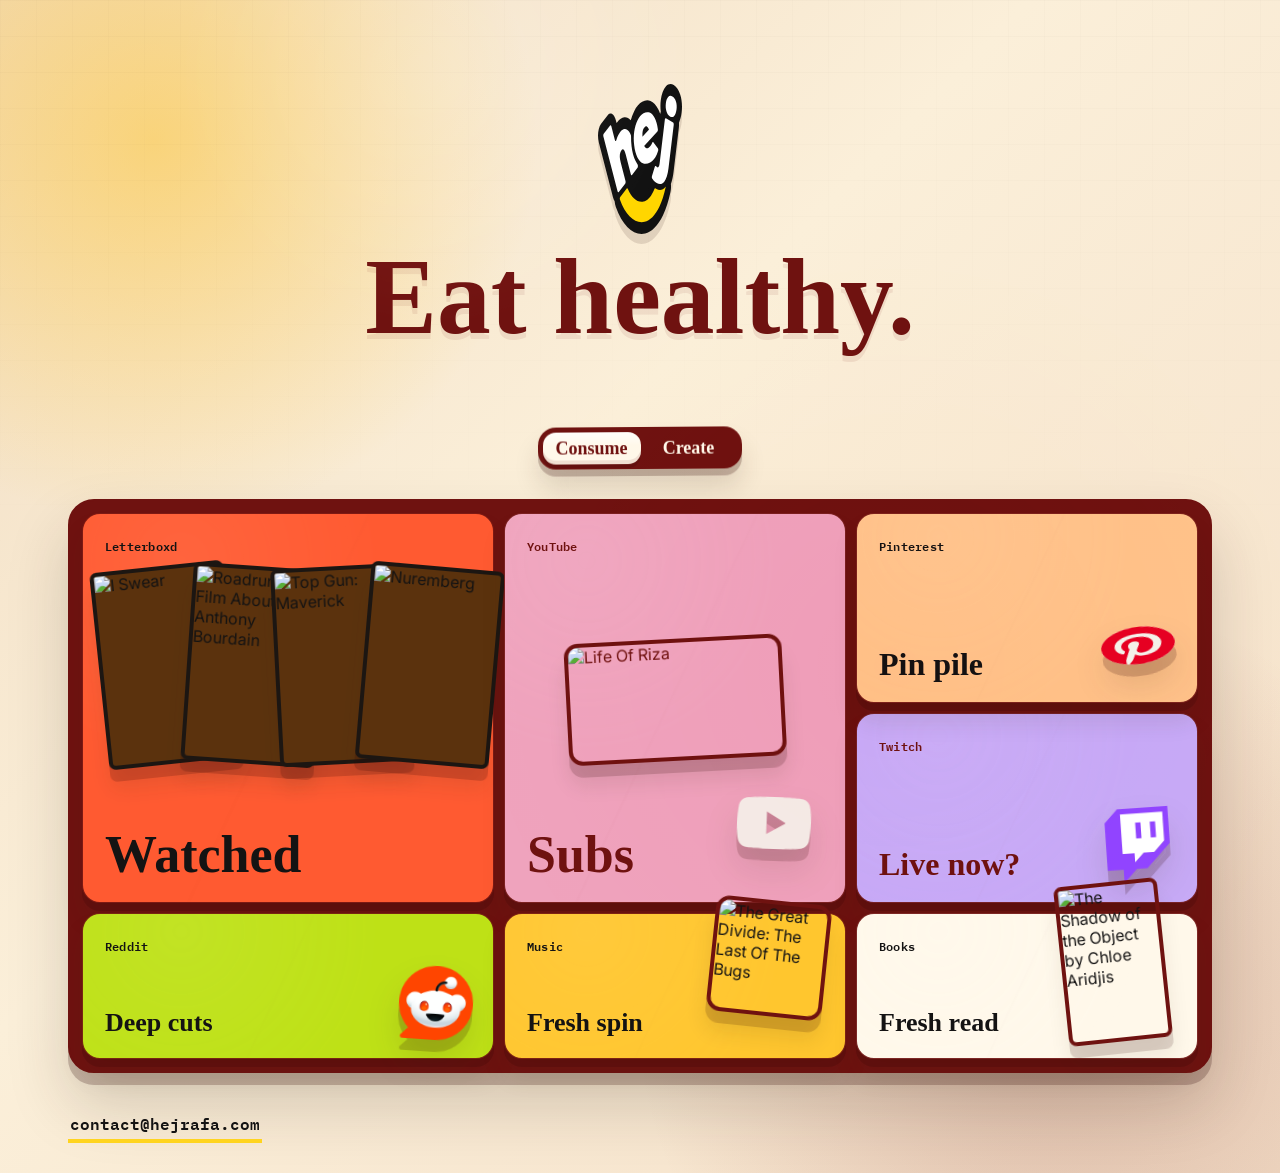
==== commit 0200df46: "Fall back across Booker sources and make favicons transparent The rss2json proxy started returning 5" ====
--- a/index.html
+++ b/index.html
@@ -20,12 +20,12 @@
   <meta name="twitter:title" content="hejhub - Rafael Polutta&#39;s Personal Link Hub">
   <meta name="twitter:description" content="Rafael Polutta&#39;s personal link hub for films, music, reading, social links, creator tools, analytics, projects, and daily shortcuts.">
   <meta name="twitter:image" content="https://hejhub.com/assets/images/portrait.png">
-  <link rel="apple-touch-icon" sizes="180x180" href="/apple-touch-icon.png?v=20260929a">
-  <link rel="icon" type="image/png" sizes="32x32" href="/favicon-32x32.png?v=20260929a">
-  <link rel="icon" type="image/png" sizes="16x16" href="/favicon-16x16.png?v=20260929a">
-  <link rel="icon" href="/favicon.ico?v=20260929a" sizes="any">
-  <link rel="shortcut icon" href="/favicon.ico?v=20260929a">
-  <link rel="icon" href="/favicon.svg?v=20260929a" type="image/svg+xml">
+  <link rel="apple-touch-icon" sizes="180x180" href="/apple-touch-icon.png?v=20261014a">
+  <link rel="icon" type="image/png" sizes="32x32" href="/favicon-32x32.png?v=20261014a">
+  <link rel="icon" type="image/png" sizes="16x16" href="/favicon-16x16.png?v=20261014a">
+  <link rel="icon" href="/favicon.ico?v=20261014a" sizes="any">
+  <link rel="shortcut icon" href="/favicon.ico?v=20261014a">
+  <link rel="icon" href="/favicon.svg?v=20261014a" type="image/svg+xml">
   <link rel="preconnect" href="https://fonts.googleapis.com">
   <link rel="preconnect" href="https://fonts.gstatic.com" crossorigin>
   <link rel="preconnect" href="https://cdn.jsdelivr.net">
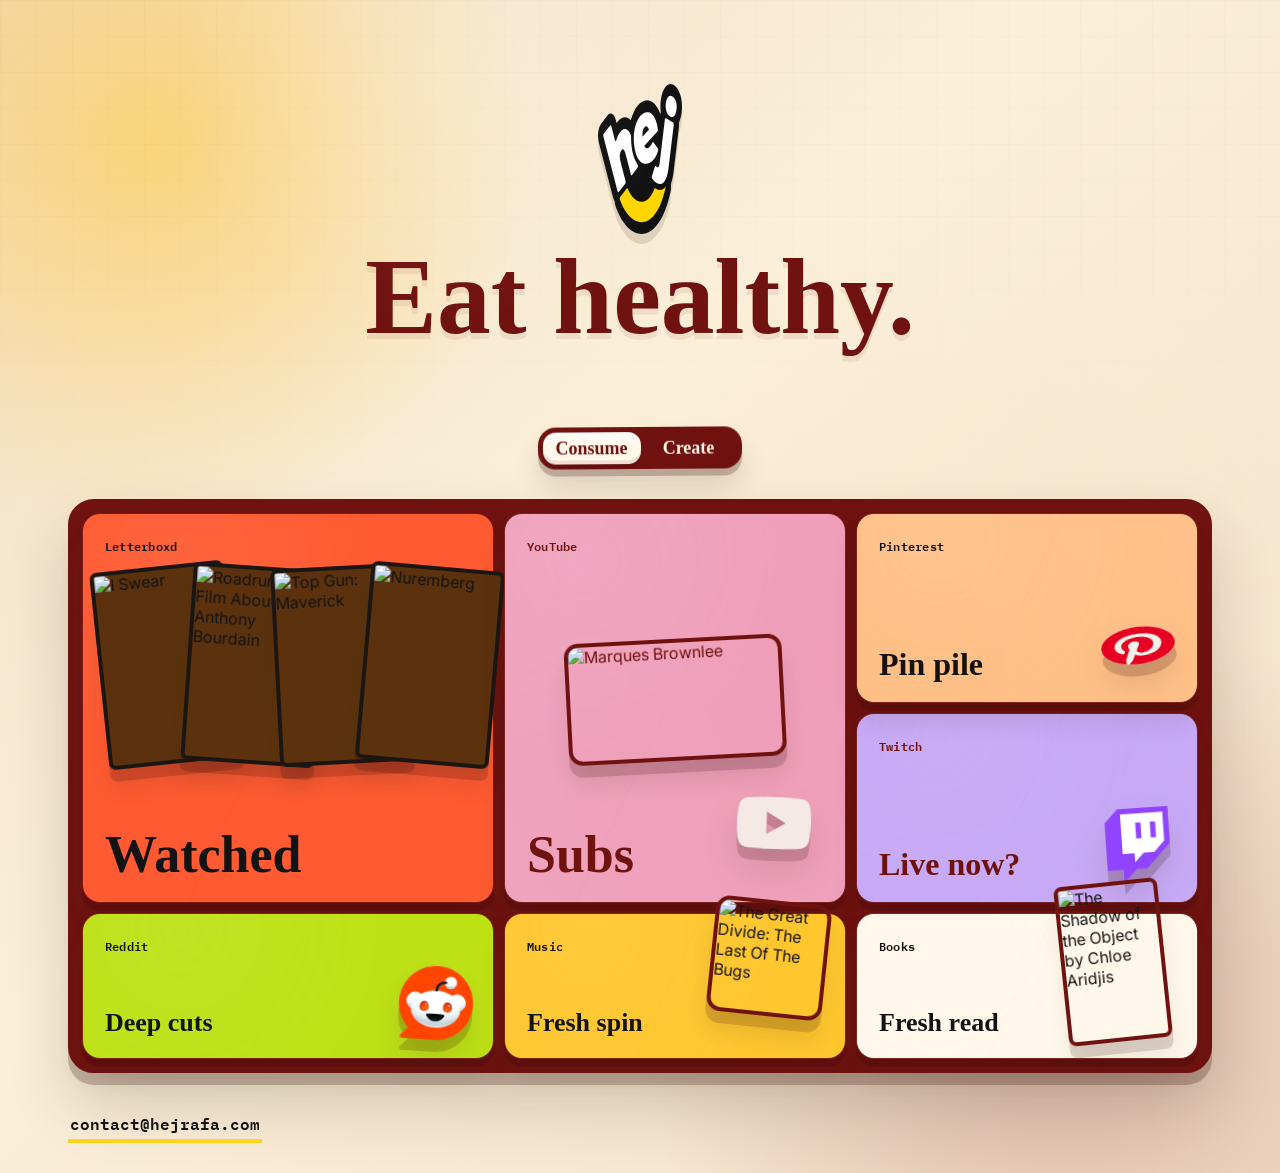
==== commit 25e79f41: "Serve favicons from a fresh path to bust browser icon caches Browsers keep favicons in a separate ca" ====
--- a/index.html
+++ b/index.html
@@ -20,12 +20,12 @@
   <meta name="twitter:title" content="hejhub - Rafael Polutta&#39;s Personal Link Hub">
   <meta name="twitter:description" content="Rafael Polutta&#39;s personal link hub for films, music, reading, social links, creator tools, analytics, projects, and daily shortcuts.">
   <meta name="twitter:image" content="https://hejhub.com/assets/images/portrait.png">
-  <link rel="apple-touch-icon" sizes="180x180" href="/apple-touch-icon.png?v=20261014a">
-  <link rel="icon" type="image/png" sizes="32x32" href="/favicon-32x32.png?v=20261014a">
-  <link rel="icon" type="image/png" sizes="16x16" href="/favicon-16x16.png?v=20261014a">
-  <link rel="icon" href="/favicon.ico?v=20261014a" sizes="any">
-  <link rel="shortcut icon" href="/favicon.ico?v=20261014a">
-  <link rel="icon" href="/favicon.svg?v=20261014a" type="image/svg+xml">
+  <link rel="apple-touch-icon" sizes="180x180" href="/assets/icons/favicon/apple-touch-icon.png?v=20261015a">
+  <link rel="icon" type="image/png" sizes="32x32" href="/assets/icons/favicon/favicon-32x32.png?v=20261015a">
+  <link rel="icon" type="image/png" sizes="16x16" href="/assets/icons/favicon/favicon-16x16.png?v=20261015a">
+  <link rel="icon" href="/assets/icons/favicon/favicon.ico?v=20261015a" sizes="any">
+  <link rel="shortcut icon" href="/assets/icons/favicon/favicon.ico?v=20261015a">
+  <link rel="icon" href="/assets/icons/favicon/favicon.svg?v=20261015a" type="image/svg+xml">
   <link rel="preconnect" href="https://fonts.googleapis.com">
   <link rel="preconnect" href="https://fonts.gstatic.com" crossorigin>
   <link rel="preconnect" href="https://cdn.jsdelivr.net">
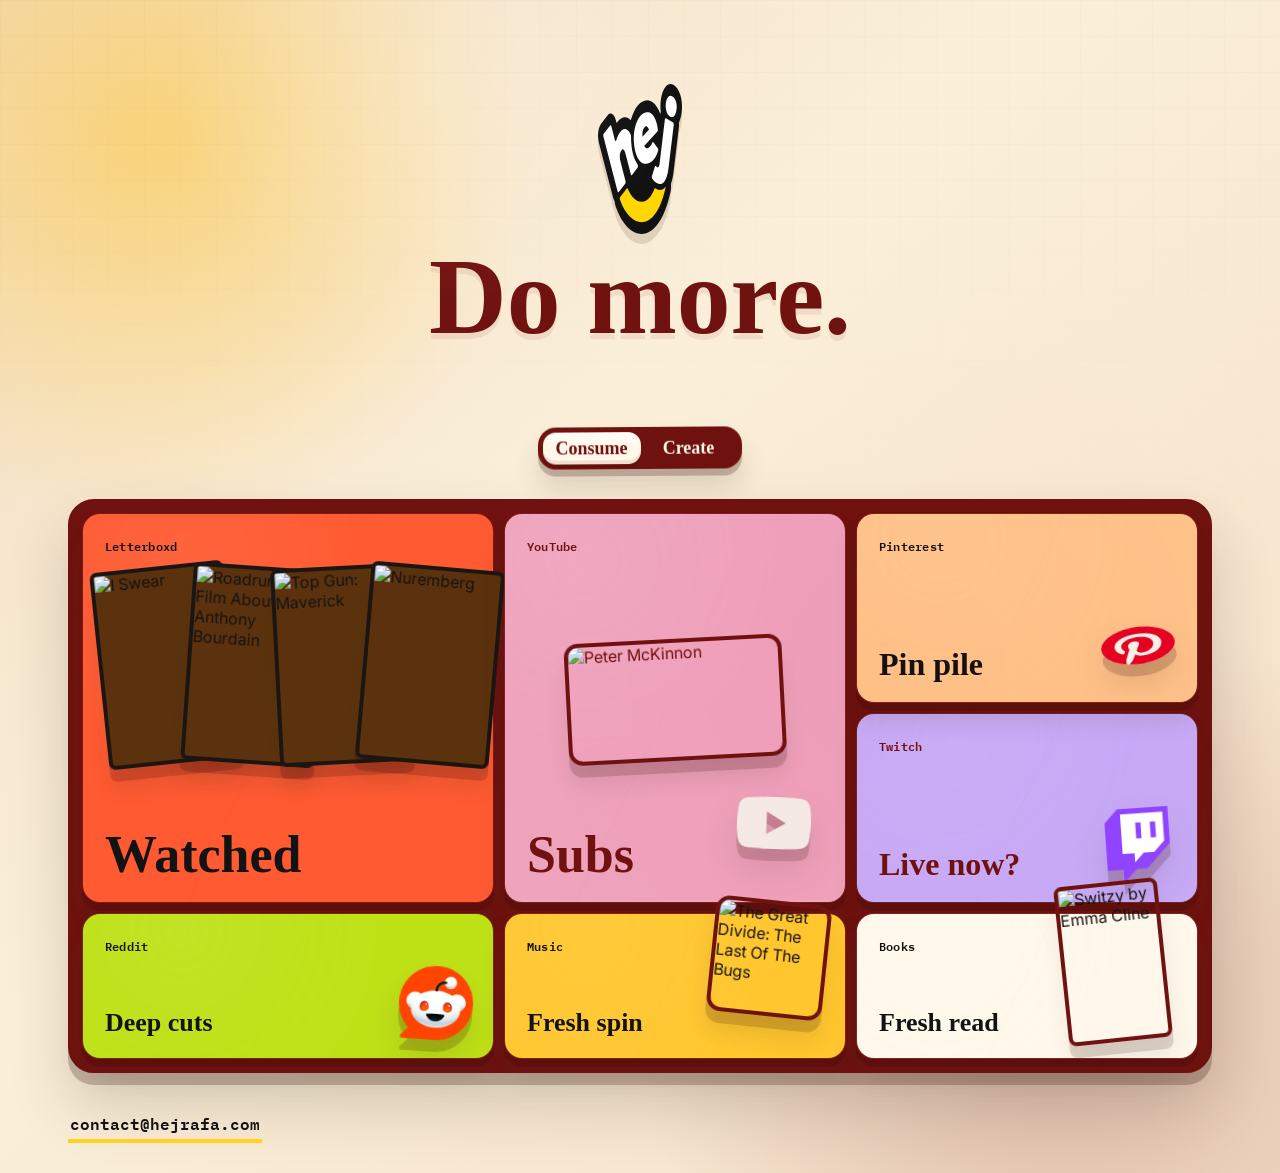
==== commit cf0166c8: "Make the touch icon transparent Safari on macOS uses the 180px apple-touch-icon for tab icons, so th" ====
--- a/index.html
+++ b/index.html
@@ -20,12 +20,12 @@
   <meta name="twitter:title" content="hejhub - Rafael Polutta&#39;s Personal Link Hub">
   <meta name="twitter:description" content="Rafael Polutta&#39;s personal link hub for films, music, reading, social links, creator tools, analytics, projects, and daily shortcuts.">
   <meta name="twitter:image" content="https://hejhub.com/assets/images/portrait.png">
-  <link rel="apple-touch-icon" sizes="180x180" href="/assets/icons/favicon/apple-touch-icon.png?v=20261015a">
-  <link rel="icon" type="image/png" sizes="32x32" href="/assets/icons/favicon/favicon-32x32.png?v=20261015a">
-  <link rel="icon" type="image/png" sizes="16x16" href="/assets/icons/favicon/favicon-16x16.png?v=20261015a">
-  <link rel="icon" href="/assets/icons/favicon/favicon.ico?v=20261015a" sizes="any">
-  <link rel="shortcut icon" href="/assets/icons/favicon/favicon.ico?v=20261015a">
-  <link rel="icon" href="/assets/icons/favicon/favicon.svg?v=20261015a" type="image/svg+xml">
+  <link rel="apple-touch-icon" sizes="180x180" href="/assets/icons/favicon/touch-icon.png?v=20261015b">
+  <link rel="icon" type="image/png" sizes="32x32" href="/assets/icons/favicon/favicon-32x32.png?v=20261015b">
+  <link rel="icon" type="image/png" sizes="16x16" href="/assets/icons/favicon/favicon-16x16.png?v=20261015b">
+  <link rel="icon" href="/assets/icons/favicon/favicon.ico?v=20261015b" sizes="any">
+  <link rel="shortcut icon" href="/assets/icons/favicon/favicon.ico?v=20261015b">
+  <link rel="icon" href="/assets/icons/favicon/favicon.svg?v=20261015b" type="image/svg+xml">
   <link rel="preconnect" href="https://fonts.googleapis.com">
   <link rel="preconnect" href="https://fonts.gstatic.com" crossorigin>
   <link rel="preconnect" href="https://cdn.jsdelivr.net">
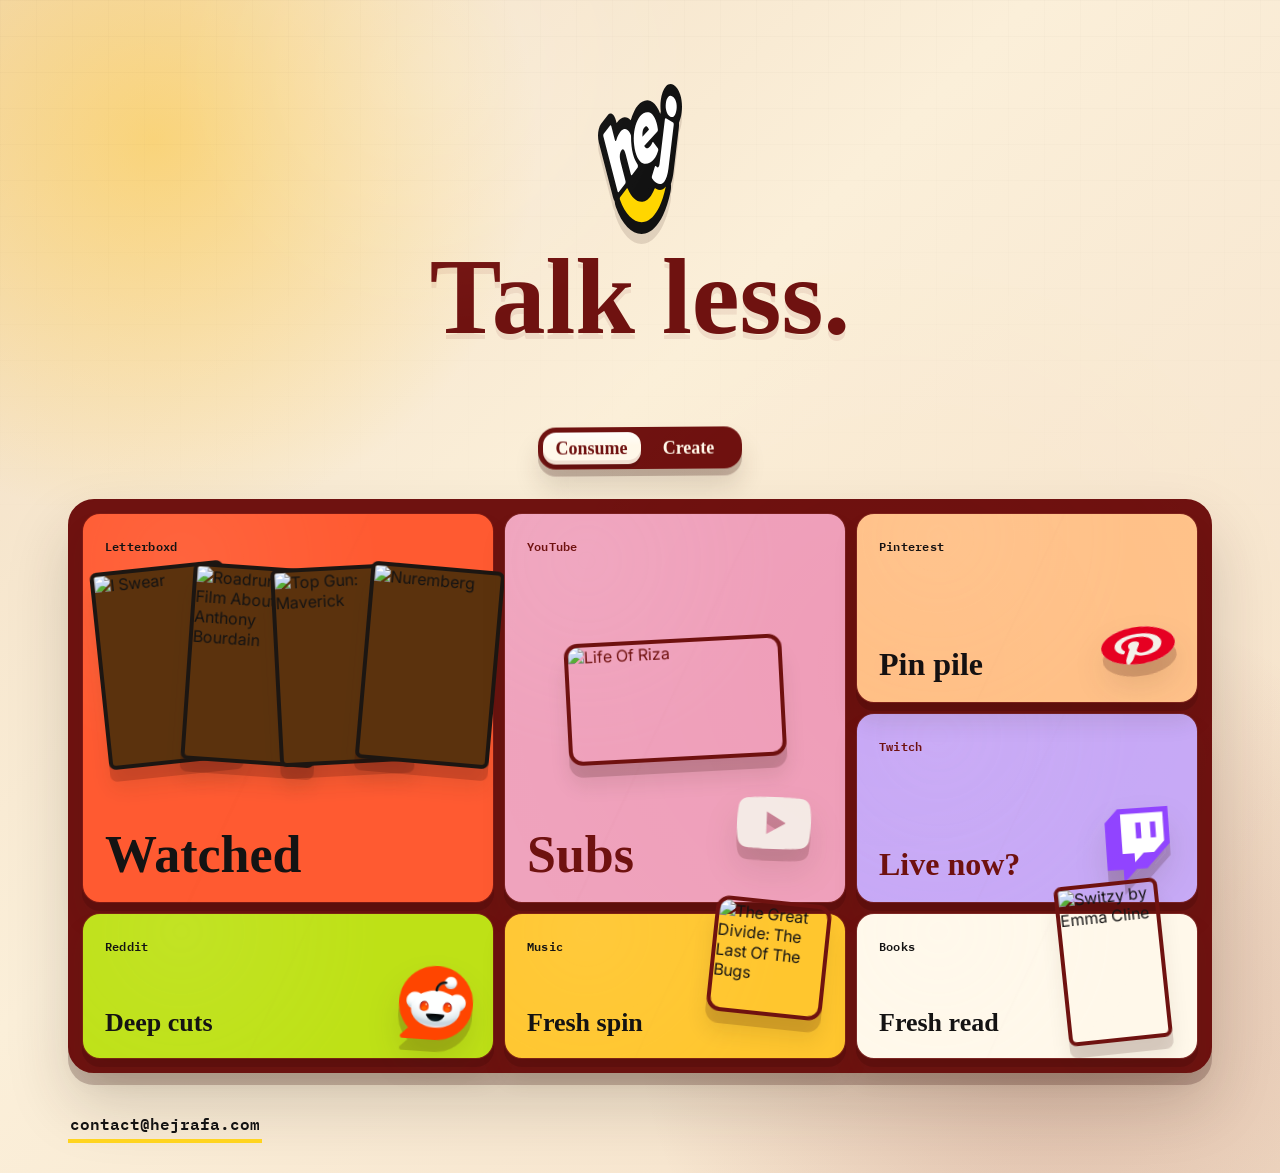
==== commit 81dd4a04: "Drop Phrase as employer from structured data Co-Authored-By: Claude Opus 5.5 <noreply@anthropic.com>" ====
--- a/index.html
+++ b/index.html
@@ -54,11 +54,6 @@
           "addressLocality": "Hamburg",
           "addressCountry": "DE"
         },
-        "worksFor": {
-          "@type": "Organization",
-          "name": "Phrase",
-          "url": "https://phrase.com/"
-        },
         "sameAs": [
           "https://hejrafa.com/",
           "https://github.com/hejrafa",
